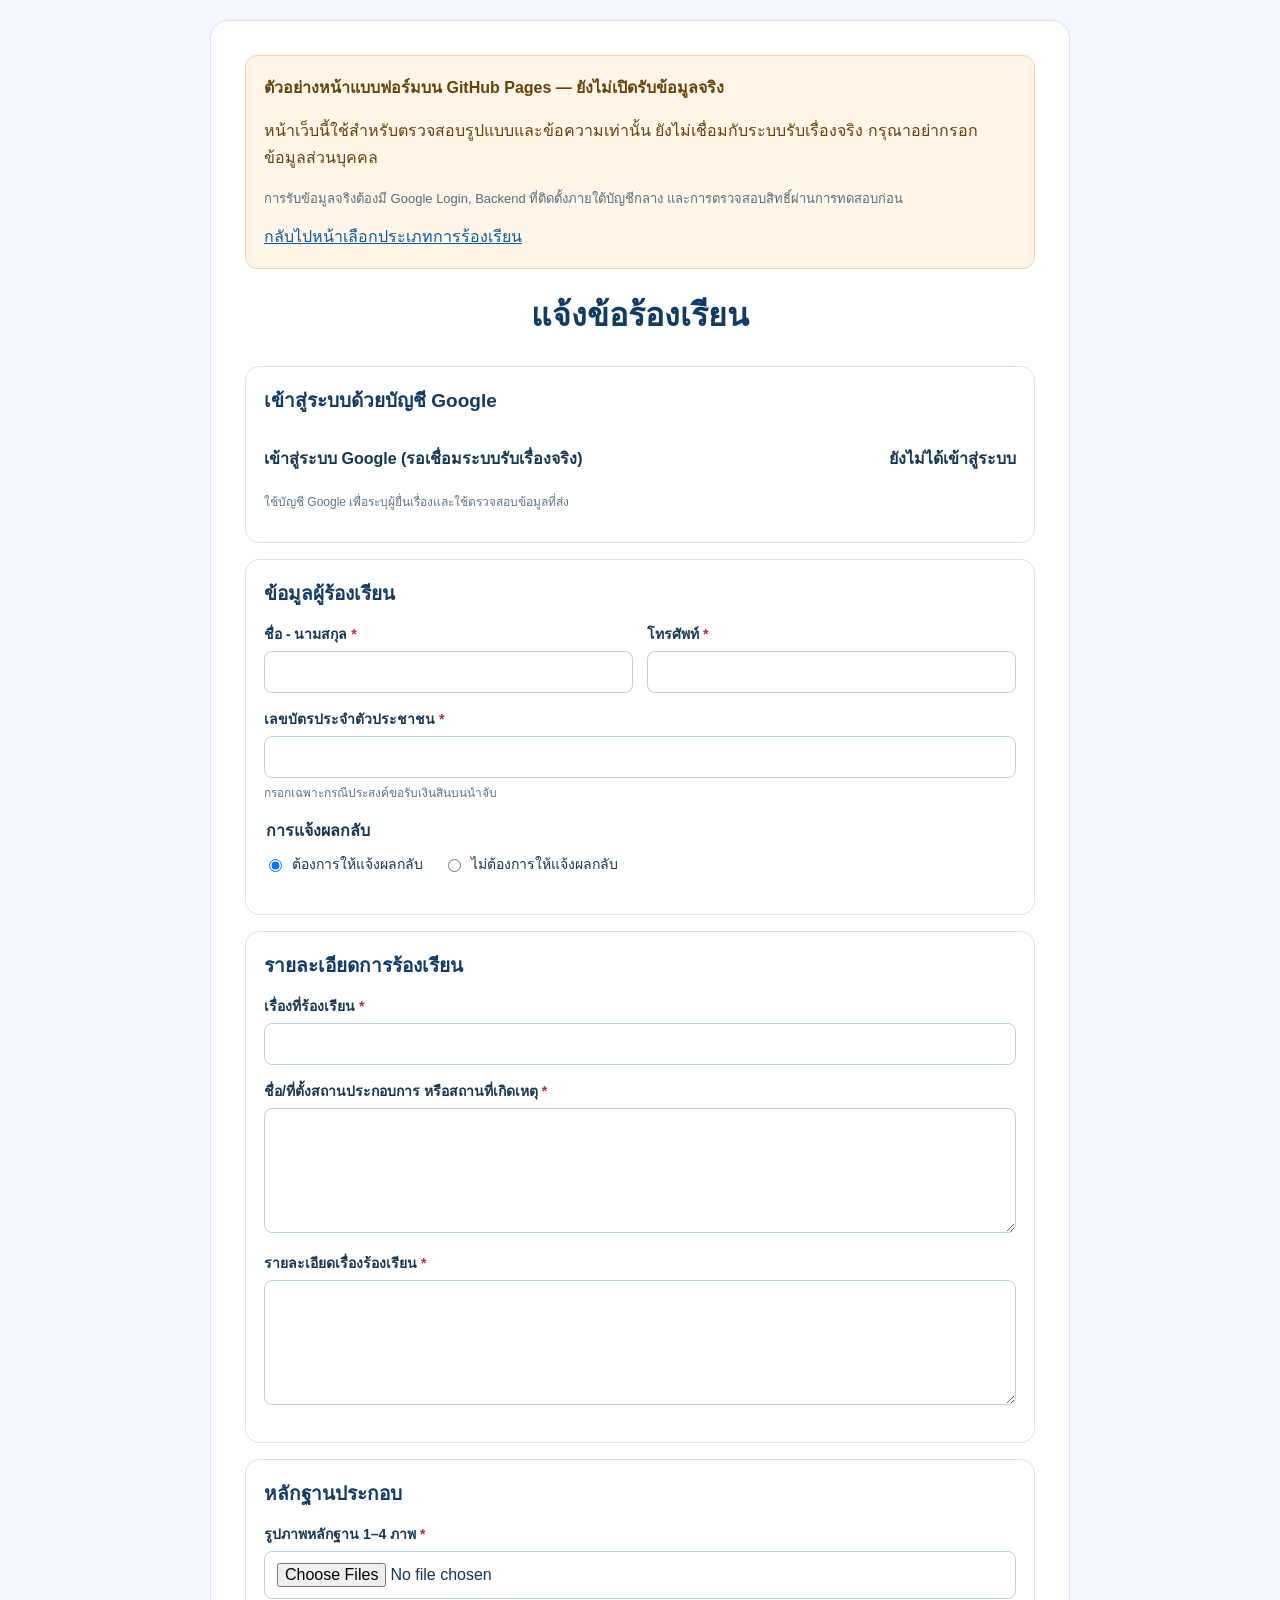
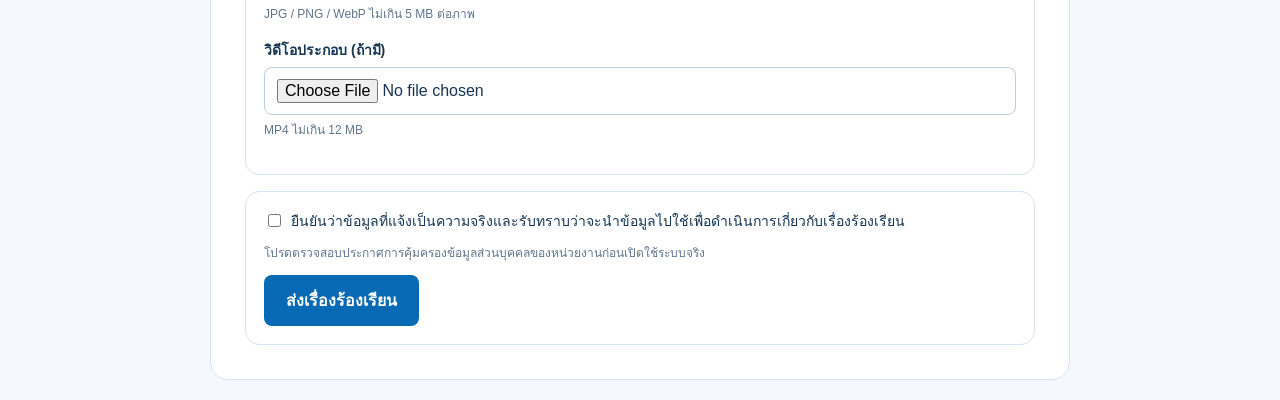
==== complaint-no-reward.html @ 0fc47438 "Create GitHub Pages read-only no-reward complaint form preview with safe deployment gateway" ====
<!doctype html>
<html lang="th"><head><meta charset="utf-8"><meta name="viewport" content="width=device-width,initial-scale=1">
<script defer src="complaint-public-config.js"></script>
<style>
:root{--blue:#0869b4;--ink:#113a65;--border:#d6e4f1}*{box-sizing:border-box}
body{font-family:Tahoma,"Noto Sans Thai",sans-serif;background:#f5f9ff;color:#163652;margin:0;padding:20px}
main{max-width:860px;margin:0 auto;background:#fff;border:1px solid var(--border);border-radius:18px;padding:clamp(18px,4vw,34px)}
h1{font-size:clamp(24px,3vw,32px);text-align:center;color:var(--ink);margin:0 0 6px}
h2{font-size:19px;color:var(--ink);margin:0 0 15px}
.subtitle{text-align:center;color:#52687f;margin:0 0 26px}
section{border:1px solid var(--border);border-radius:14px;padding:18px;margin-top:16px}
label{display:block;font-weight:600;font-size:14px;margin-bottom:6px}
input,textarea,select{width:100%;border:1px solid #bcd0e1;border-radius:8px;padding:11px 12px;font:inherit;color:#173553;background:#fff}
textarea{min-height:125px;resize:vertical}input:focus,textarea:focus{outline:2px solid #78baf6;outline-offset:1px}
.grid{display:grid;grid-template-columns:repeat(2,minmax(0,1fr));gap:14px}
.field{margin-bottom:15px}.required{color:#bc2941}
.help{font-size:12px;color:#60768b;line-height:1.6;margin-top:6px}
button{font:inherit;background:var(--blue);border:0;color:white;border-radius:8px;padding:13px 22px;cursor:pointer;font-weight:700}
button:hover{background:#064983}button:disabled{background:#89acc7;cursor:wait}
.alert{padding:14px;border-radius:8px;background:#f0f5fa;border:1px solid #d1e3f2;margin-top:16px;line-height:1.7}
.error{background:#fff2f3;border-color:#f3c3cd;color:#9d2037}.success{background:#e9f7ef;border-color:#b4e2c5;color:#18623c}
.identity{display:flex;align-items:center;justify-content:space-between;gap:12px;flex-wrap:wrap}
ul{margin:5px 0 0;padding-left:22px}strong{font-weight:700}fieldset{border:0;padding:0;margin:0 0 15px}legend{font-weight:700;margin-bottom:10px}
.choice{display:inline-flex;align-items:center;gap:7px;margin-right:20px;font-weight:400}.choice input{width:auto}
#result[hidden],#formBody[hidden],#rewardDocs[hidden]{display:none}
@media(max-width:560px){.grid{grid-template-columns:1fr}body{padding:8px}main{padding:15px}section{padding:14px}}
</style><title>ไม่ประสงค์ขอรับเงินสินบนนำจับ | E-Complaint นครปฐม</title><style>
#publicPreview{background:#fff5e8;color:#64420b;border:1px solid #f5d3a2;border-radius:12px;padding:18px;margin:0 0 20px;line-height:1.7}
#publicPreview a{color:#095c99;text-decoration:underline}#openRealForm{display:inline-block;background:#075fa4;color:white!important;text-decoration:none!important;border-radius:8px;padding:10px 16px;margin-top:12px;font-weight:bold}#openRealForm[hidden]{display:none}
#previewFormNote{font-size:13px;color:#5a6c7b}button:disabled,input:disabled,textarea:disabled{cursor:not-allowed;opacity:.75}
</style></head><body>
<main><aside id="publicPreview" role="status"><strong>ตัวอย่างหน้าแบบฟอร์มบน GitHub Pages — ยังไม่เปิดรับข้อมูลจริง</strong><p id="notLive">หน้าเว็บนี้ใช้สำหรับตรวจสอบรูปแบบและข้อความเท่านั้น ยังไม่เชื่อมกับระบบรับเรื่องจริง กรุณาอย่ากรอกข้อมูลส่วนบุคคล</p><a id="openRealForm" hidden target="_blank" rel="noopener noreferrer">เปิดแบบฟอร์มรับเรื่องจริง</a><p id="previewFormNote">การรับข้อมูลจริงต้องมี Google Login, Backend ที่ติดตั้งภายใต้บัญชีกลาง และการตรวจสอบสิทธิ์ผ่านการทดสอบก่อน</p><a href="index.html#complaint">กลับไปหน้าเลือกประเภทการร้องเรียน</a></aside>
<h1>แจ้งข้อร้องเรียน</h1>
<p id="subtitle" class="subtitle"></p>
<section aria-label="ยืนยันตัวตนด้วย Google">
  <h2>เข้าสู่ระบบด้วยบัญชี Google</h2>
  <div class="identity"><div id="googleButton"><p><strong>เข้าสู่ระบบ Google (รอเชื่อมระบบรับเรื่องจริง)</strong></p></div><strong id="identityText">ยังไม่ได้เข้าสู่ระบบ</strong></div>
  <p class="help">ใช้บัญชี Google เพื่อระบุผู้ยื่นเรื่องและใช้ตรวจสอบข้อมูลที่ส่ง</p>
</section>
<form id="complaintForm" novalidate>
<div id="formBody">
<section>
  <h2>ข้อมูลผู้ร้องเรียน</h2>
  <div class="grid">
    <div class="field"><label for="name">ชื่อ - นามสกุล <span class="required">*</span></label><input id="name" maxlength="150" required autocomplete="name"></div>
    <div class="field"><label for="phone">โทรศัพท์ <span class="required">*</span></label><input id="phone" type="tel" maxlength="30" required autocomplete="tel"></div>
  </div>
  <div class="field" id="nationalIdField"><label for="nationalId">เลขบัตรประจำตัวประชาชน <span class="required">*</span></label><input id="nationalId" inputmode="numeric" pattern="[0-9]{13}" maxlength="13" autocomplete="off"><div class="help">กรอกเฉพาะกรณีประสงค์ขอรับเงินสินบนนำจับ</div></div>
  <fieldset><legend>การแจ้งผลกลับ</legend><label class="choice"><input type="radio" name="wantsReply" value="yes" checked> ต้องการให้แจ้งผลกลับ</label><label class="choice"><input type="radio" name="wantsReply" value="no"> ไม่ต้องการให้แจ้งผลกลับ</label></fieldset>
</section>
<section>
  <h2>รายละเอียดการร้องเรียน</h2>
  <div class="field"><label for="subject">เรื่องที่ร้องเรียน <span class="required">*</span></label><input id="subject" required maxlength="200"></div>
  <div class="field"><label for="place">ชื่อ/ที่ตั้งสถานประกอบการ หรือสถานที่เกิดเหตุ <span class="required">*</span></label><textarea id="place" required maxlength="500"></textarea></div>
  <div class="field"><label for="details">รายละเอียดเรื่องร้องเรียน <span class="required">*</span></label><textarea id="details" required maxlength="8000"></textarea></div>
</section>
<section>
  <h2>หลักฐานประกอบ</h2>
  <div class="field"><label for="images">รูปภาพหลักฐาน 1–4 ภาพ <span class="required">*</span></label><input id="images" type="file" multiple required accept="image/jpeg,image/png,image/webp"><div class="help">JPG / PNG / WebP ไม่เกิน 5 MB ต่อภาพ</div></div>
  <div class="field"><label for="video">วิดีโอประกอบ (ถ้ามี)</label><input id="video" type="file" accept="video/mp4"><div class="help">MP4 ไม่เกิน 12 MB</div></div>
  <div id="rewardDocs" hidden>
    <h2>เอกสารสำหรับขอรับเงินสินบนนำจับ</h2>
    <div class="field"><label for="NJ1">แบบ น.จ.1 (PDF) <span class="required">*</span></label><input id="NJ1" type="file" accept="application/pdf"></div>
    <div class="field"><label for="BANK_REQUEST">แบบคำขอรับเงินผ่านธนาคาร (PDF) <span class="required">*</span></label><input id="BANK_REQUEST" type="file" accept="application/pdf"></div>
    <div class="field"><label for="ID_COPY">สำเนาบัตรประชาชน (PDF) <span class="required">*</span></label><input id="ID_COPY" type="file" accept="application/pdf"></div>
    <div class="field"><label for="BOOKBANK_COPY">สำเนา Bookbank (PDF) <span class="required">*</span></label><input id="BOOKBANK_COPY" type="file" accept="application/pdf"></div>
    <p class="help">เอกสาร PDF ไม่เกิน 10 MB ต่อไฟล์</p>
  </div>
</section>
<section>
  <label class="choice"><input id="consent" type="checkbox" required> ยืนยันว่าข้อมูลที่แจ้งเป็นความจริงและรับทราบว่าจะนำข้อมูลไปใช้เพื่อดำเนินการเกี่ยวกับเรื่องร้องเรียน</label>
  <p class="help">โปรดตรวจสอบประกาศการคุ้มครองข้อมูลส่วนบุคคลของหน่วยงานก่อนเปิดใช้ระบบจริง</p>
  <button id="send" type="submit">ส่งเรื่องร้องเรียน</button>
</section>
</div>
</form>
<div id="result" class="alert" role="status" aria-live="polite" hidden></div>
</main>
<script>
(function(){
  "use strict";
  const form=document.querySelector("form");
  const all=document.querySelectorAll("input, textarea, select, button");
  all.forEach(e=>{e.disabled=true;});
  const url=window.ECOMPLAINT_INTAKE_WEBAPP_URL;
  const link=document.getElementById("openRealForm");
  try{
    const parsed=new URL(url);
    if(parsed.protocol==="https:" && parsed.hostname==="script.google.com" && /^\\/macros\\/s\\/[^/]+\\/exec$/.test(parsed.pathname)){
      parsed.searchParams.set("intent","no-reward");
      link.href=parsed.href;
      link.hidden=false;
      document.getElementById("notLive").textContent="หน้า GitHub นี้เป็นตัวอย่างสำหรับตรวจสอบแบบฟอร์ม การยื่นเรื่องจริงจะเปิด Google Apps Script ที่ผ่านการตั้งค่าแล้วในหน้าต่างใหม่";
    }
  }catch(_){}
  if(form)form.addEventListener("submit",e=>e.preventDefault());
})();
</script></body></html>
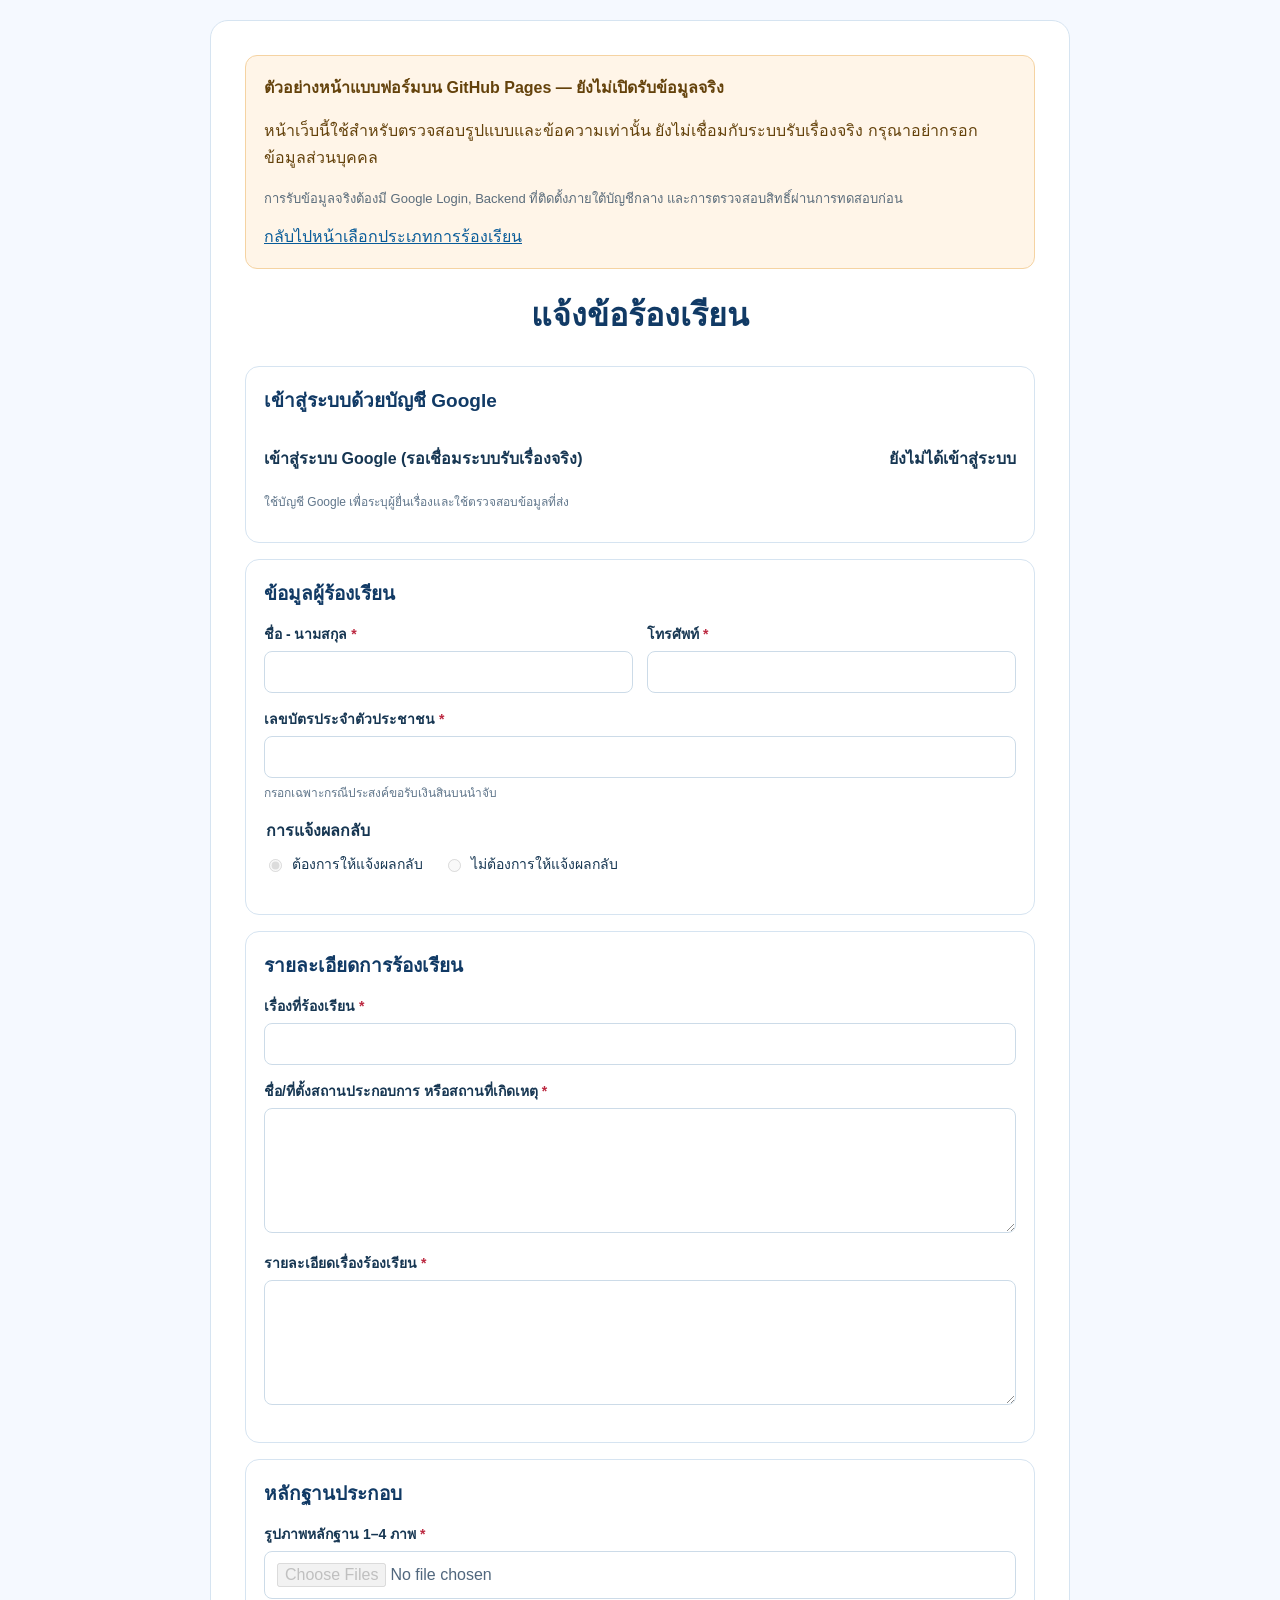
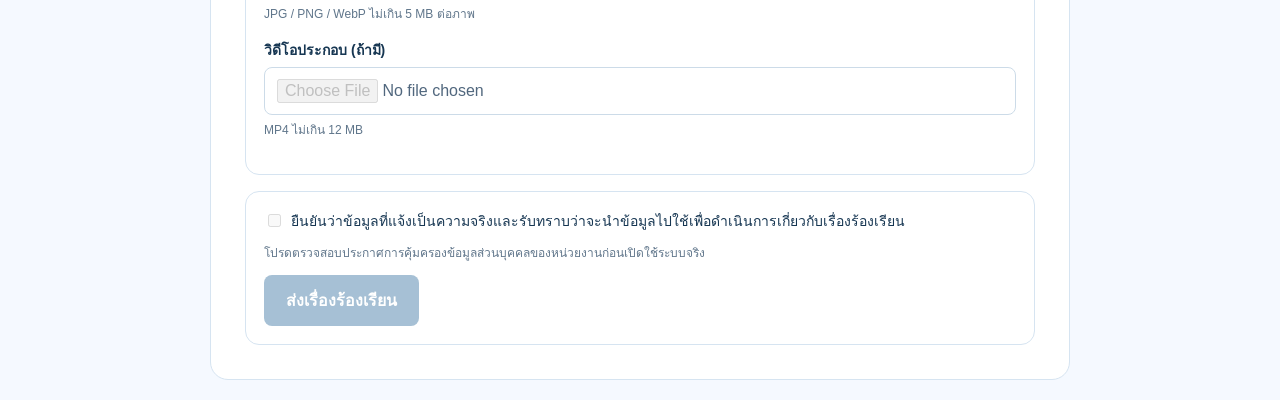
==== commit 99ca1668: "Fix public intake preview deployment URL validation" ====
--- a/complaint-no-reward.html
+++ b/complaint-no-reward.html
@@ -86,7 +86,7 @@
   const link=document.getElementById("openRealForm");
   try{
     const parsed=new URL(url);
-    if(parsed.protocol==="https:" && parsed.hostname==="script.google.com" && /^\\/macros\\/s\\/[^/]+\\/exec$/.test(parsed.pathname)){
+    if(parsed.protocol==="https:" && parsed.hostname==="script.google.com" && parsed.pathname.startsWith("/macros/s/") && parsed.pathname.endsWith("/exec") && parsed.pathname.split("/").length===5){
       parsed.searchParams.set("intent","no-reward");
       link.href=parsed.href;
       link.hidden=false;
